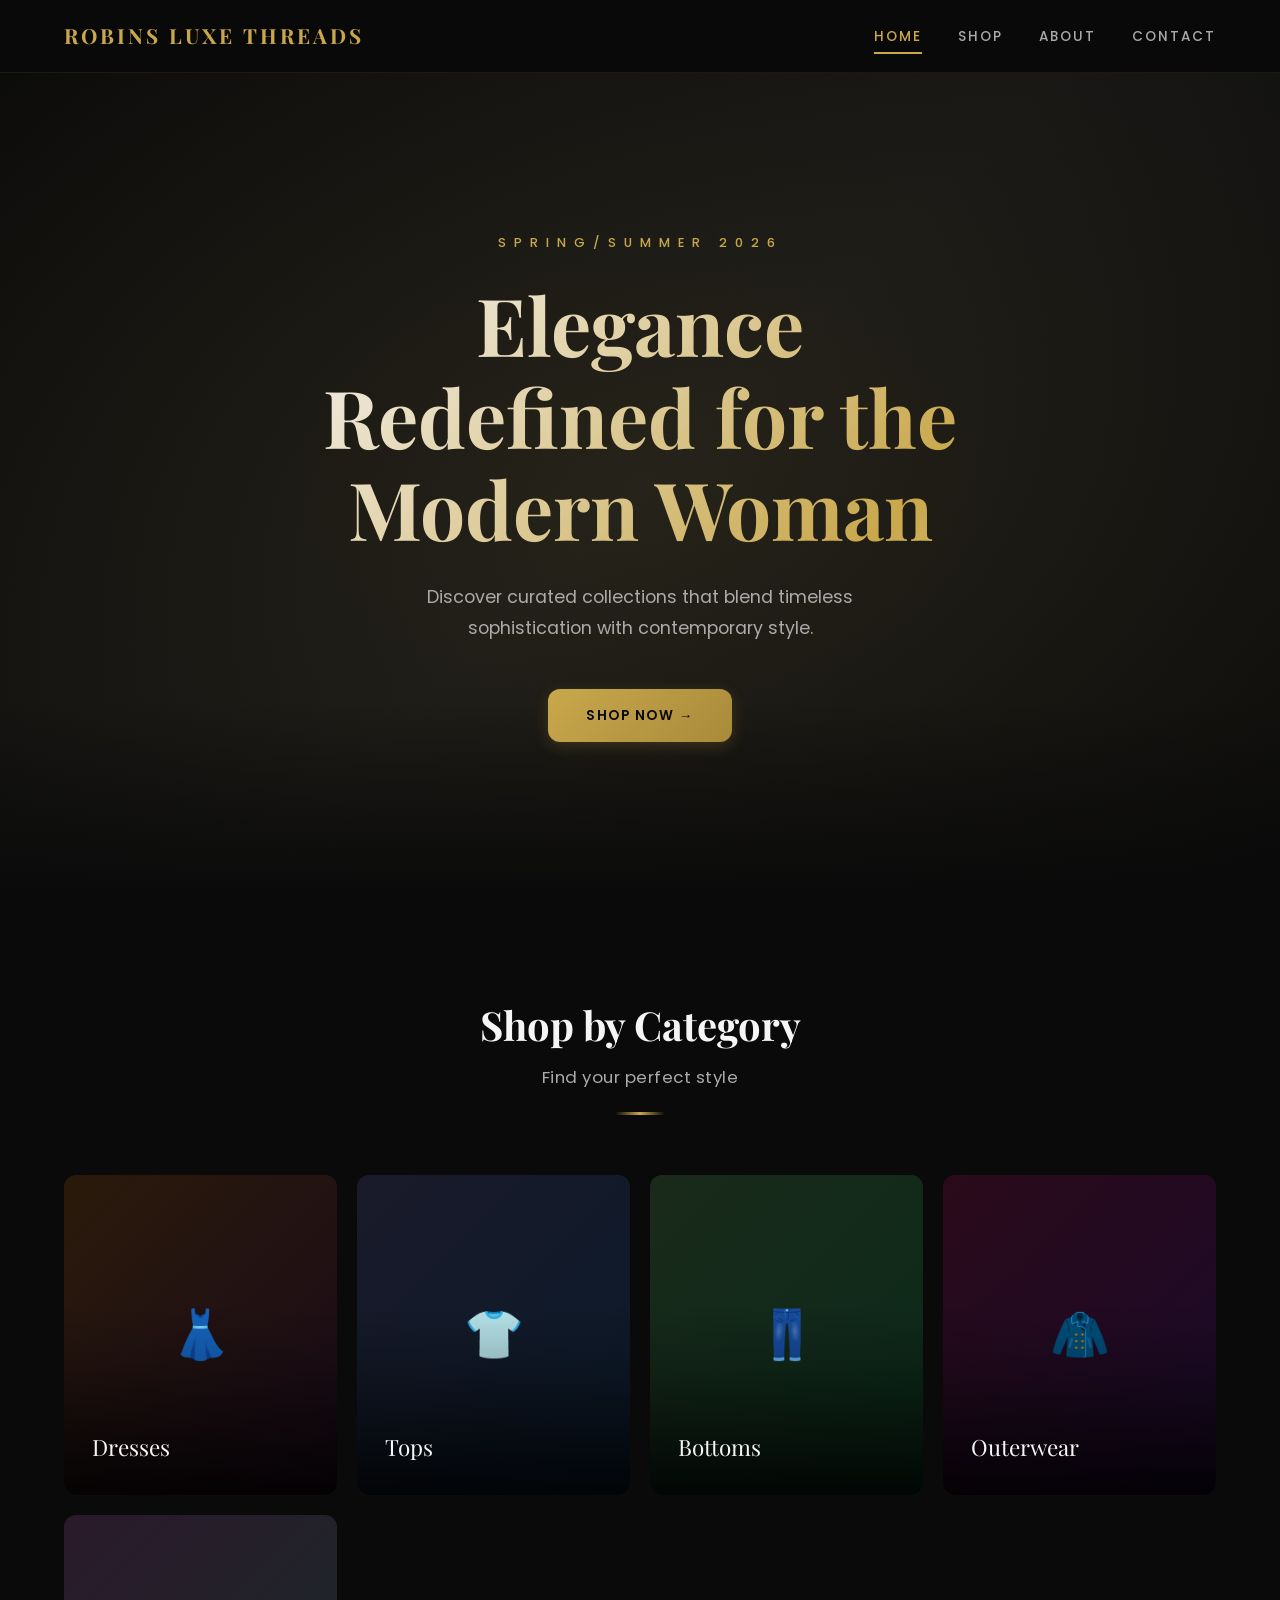
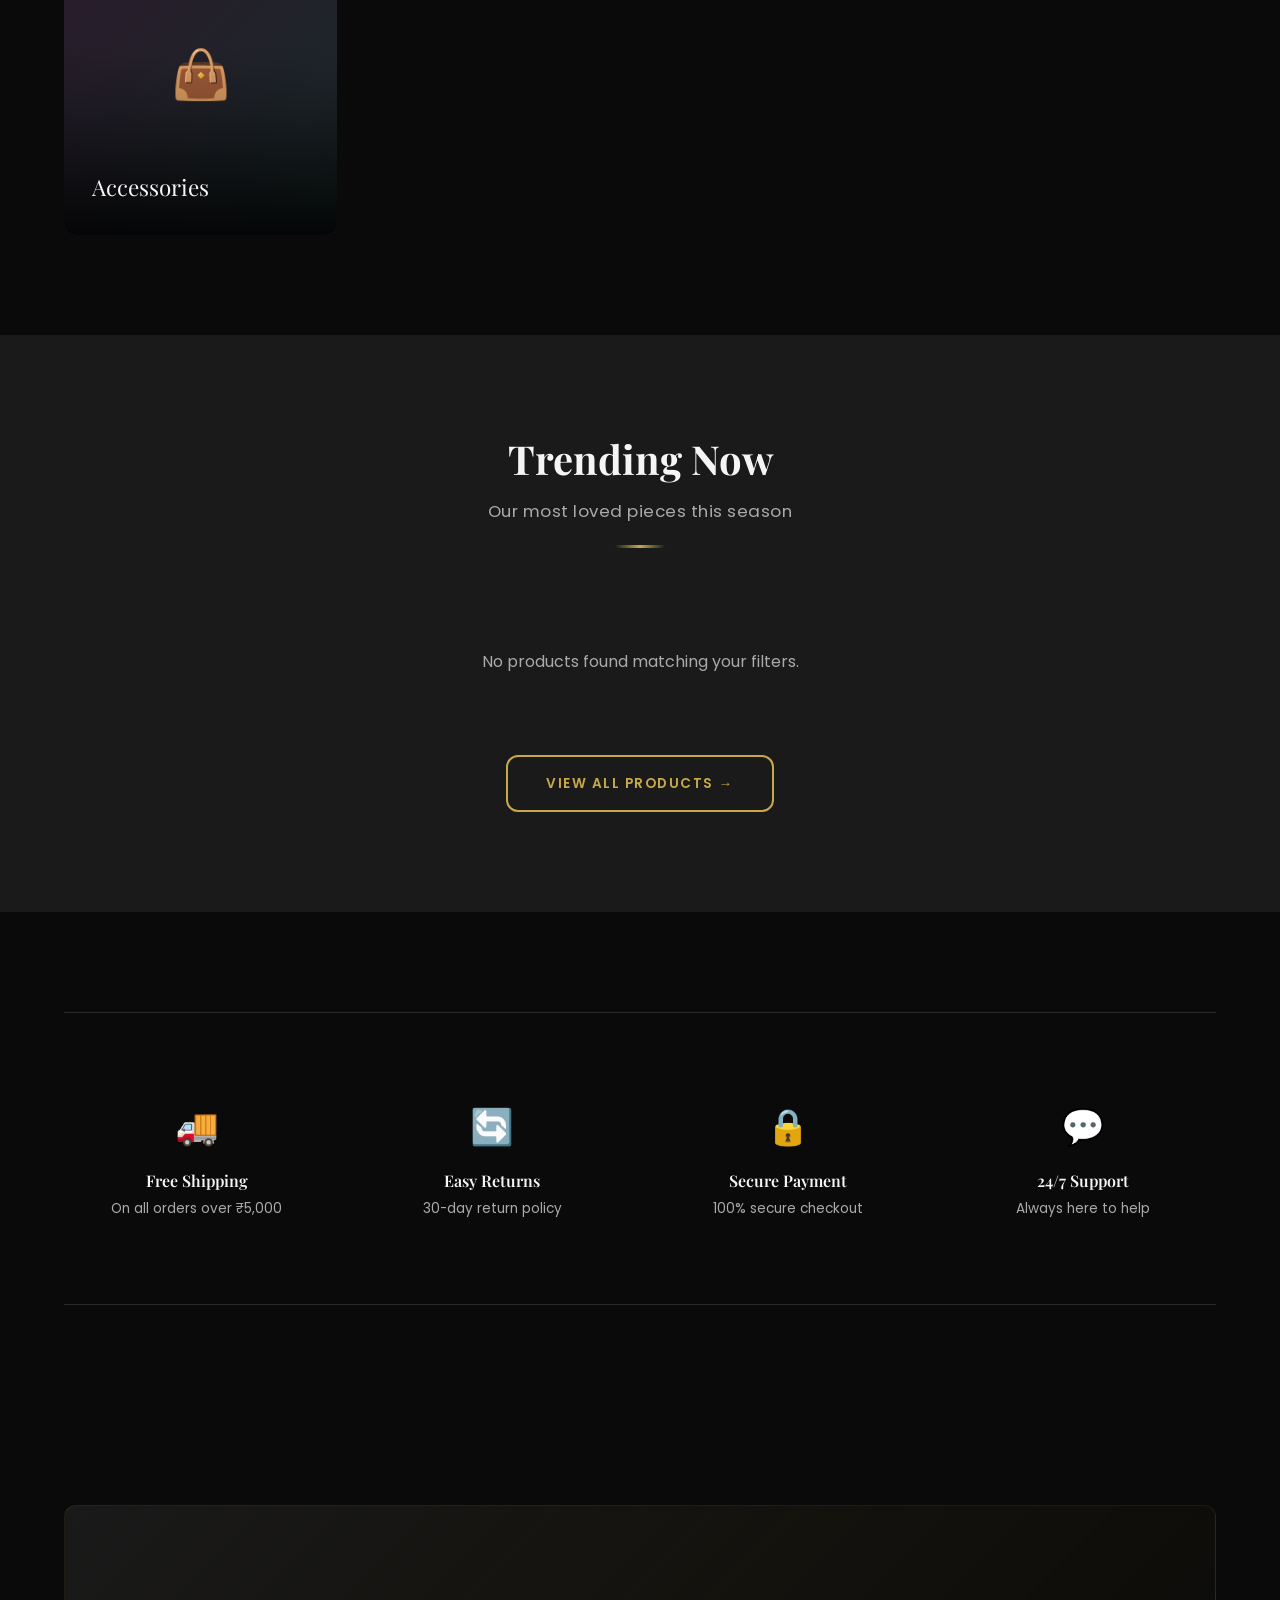
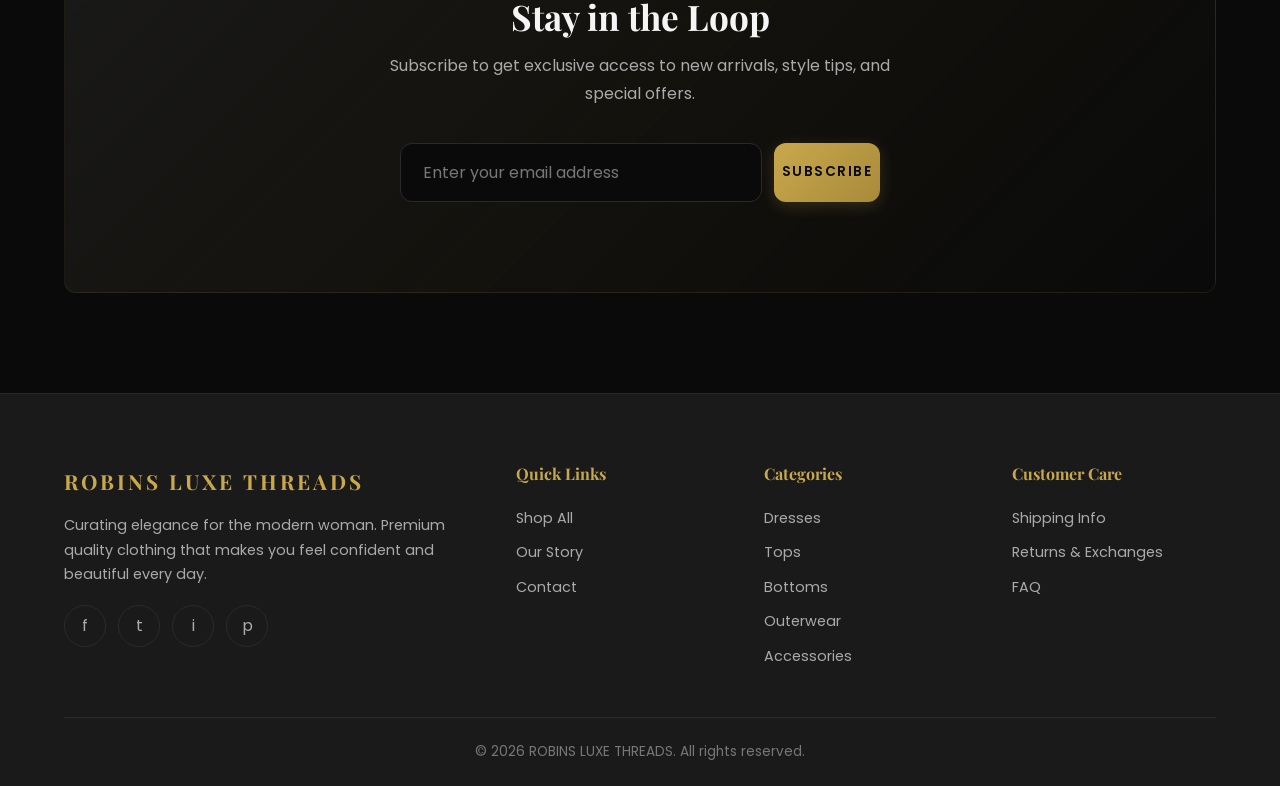
==== index.html @ 4c9944ef "Update index.html" ====
<!DOCTYPE html>
<html lang="en">
<head>
  <meta charset="UTF-8">
  <meta name="viewport" content="width=device-width, initial-scale=1.0">
  <title>Robins Luxe Threads - Elegance Redefined</title>
  <link href="https://fonts.googleapis.com/css2?family=Playfair+Display:wght@400;700&family=Poppins:wght@300;400;500;600;700&display=swap" rel="stylesheet">
  <link rel="stylesheet" href="css/style.css">
</head>
<body>

  <!-- Navbar -->
  <nav class="navbar">
    <div class="container">
      <a href="index.html" class="navbar__logo">ROBINS LUXE THREADS</a>
      <ul class="navbar__links" id="navLinks">
        <li><a href="index.html" class="active">Home</a></li>
        <li><a href="shop.html">Shop</a></li>
        <li><a href="about.html">About</a></li>
        <li><a href="contact.html">Contact</a></li>
      </ul>
      <div class="navbar__toggle" id="navToggle" onclick="toggleNav()">
        <span></span><span></span><span></span>
      </div>
    </div>
  </nav>

  <!-- Hero -->
  <section class="hero">
    <div class="hero__content">
      <p class="hero__subtitle" id="heroSubtitle"></p>
      <h1 class="hero__title" id="heroTitle"></h1>
      <p class="hero__desc" id="heroDesc"></p>
      <a href="shop.html" class="btn btn--primary">Shop Now &#8594;</a>
    </div>
  </section>

  <!-- Categories -->
  <section class="section fade-in">
    <div class="container">
      <div class="section__header">
        <h2 class="section__title">Shop by Category</h2>
        <p class="section__subtitle">Find your perfect style</p>
        <div class="section__divider"></div>
      </div>
      <div class="categories stagger-children" id="homeCategories"></div>
    </div>
  </section>

  <!-- Trending Products -->
  <section class="section fade-in" style="background: var(--bg-card);">
    <div class="container">
      <div class="section__header">
        <h2 class="section__title" id="trendingTitle">Trending Now</h2>
        <p class="section__subtitle" id="trendingSubtitle">Our most loved pieces this season</p>
        <div class="section__divider"></div>
      </div>
      <div class="products-grid" id="trendingProducts"></div>
      <div style="text-align:center;margin-top:40px;">
        <a href="shop.html" class="btn btn--outline">View All Products &#8594;</a>
      </div>
    </div>
  </section>

  <!-- Features -->
  <section class="section">
    <div class="container">
      <div class="features stagger-children" id="homeFeatures"></div>
    </div>
  </section>

  <!-- Newsletter -->
  <section class="section">
    <div class="container">
      <div class="newsletter scale-in">
        <h2 class="newsletter__title">Stay in the Loop</h2>
        <p class="newsletter__desc">Subscribe to get exclusive access to new arrivals, style tips, and special offers.</p>
        <form class="newsletter__form" onsubmit="submitNewsletter(event)">
          <input type="email" class="newsletter__input" id="newsletterEmail" placeholder="Enter your email address" required>
          <button type="submit" class="btn btn--primary" id="newsletterBtn">Subscribe</button>
        </form>
      </div>
    </div>
  </section>

  <!-- Footer -->
  <footer class="footer">
    <div class="container">
      <div class="footer__grid">
        <div>
          <a href="index.html" class="navbar__logo">ROBINS LUXE THREADS</a>
          <p class="footer__brand-desc"></p>
          <div class="footer__social">
            <a href="#">f</a>
            <a href="#">t</a>
            <a href="#">i</a>
            <a href="#">p</a>
          </div>
        </div>
        <div>
          <h4 class="footer__title">Quick Links</h4>
          <div class="footer__links">
            <a href="shop.html">Shop All</a>
            <a href="about.html">Our Story</a>
            <a href="contact.html">Contact</a>
          </div>
        </div>
        <div>
          <h4 class="footer__title">Categories</h4>
          <div class="footer__links" id="footerCategories"></div>
        </div>
        <div>
          <h4 class="footer__title">Customer Care</h4>
          <div class="footer__links">
            <a href="#">Shipping Info</a>
            <a href="#">Returns & Exchanges</a>
            <a href="#">FAQ</a>
          </div>
        </div>
      </div>
      <div class="footer__bottom"></div>
    </div>
  </footer>

  <div class="toast" id="toast"></div>

  <script src="js/main.js"></script>
  <script>
    document.addEventListener('DOMContentLoaded', () => {
      loadSiteData().then(() => {
        // Hero
        document.getElementById('heroSubtitle').textContent = cfg('brand.heroSubtitle', 'New Collection 2027');
        document.getElementById('heroTitle').textContent = cfg('brand.heroTitle', 'Elegance Redefined');
        document.getElementById('heroDesc').textContent = cfg('brand.heroDesc', '');

        // Categories
        renderCategories('homeCategories');

        // Trending
        document.getElementById('trendingTitle').textContent = cfg('trending.title', 'Trending Now');
        document.getElementById('trendingSubtitle').textContent = cfg('trending.subtitle', 'Our most loved pieces this season');
        const trendingCount = cfg('trending.count', 8) || 8;
        const trendingIds = cfg('trending.productIds', []);
        const mixCategories = cfg('trending.mixCategories', true);

        let trendingList;
        if (trendingIds && trendingIds.length > 0) {
          // Show specific products by ID
          trendingList = trendingIds.map(id => products.find(p => p.id === id)).filter(Boolean);
        } else if (mixCategories) {
          // Pick evenly from all categories
          const cats = cfg('categories', []).map(c => c.name);
          const perCat = Math.ceil(trendingCount / cats.length);
          trendingList = [];
          cats.forEach(cat => {
            const catProducts = products.filter(p => p.category === cat);
            // Shuffle and pick
            const shuffled = catProducts.sort(() => 0.5 - Math.random());
            trendingList.push(...shuffled.slice(0, perCat));
          });
          trendingList = trendingList.slice(0, trendingCount);
        } else {
          trendingList = products.slice(0, trendingCount);
        }
        renderProducts('trendingProducts', trendingList);

        // Features
        const features = cfg('features', []);
        const featEl = document.getElementById('homeFeatures');
        if (featEl && features.length) {
          featEl.innerHTML = features.map(f => `
            <div class="feature">
              <div class="feature__icon">${f.image ? `<img src="${f.image}" alt="${f.title}" style="width:48px;height:48px;object-fit:contain;" onerror="this.outerHTML='${f.icon}'">` : f.icon}</div>
              <h3 class="feature__title">${f.title}</h3>
              <p class="feature__desc">${f.desc}</p>
            </div>
          `).join('');
        }

        // Footer
        renderFooterCategories();
        applyBranding();
      });
    });
  </script>
</body>
</html>
---- css/style.css ----
/* ===== RESET & BASE ===== */
*, *::before, *::after { margin: 0; padding: 0; box-sizing: border-box; }

:root {
  --bg-primary: #0a0a0a;
  --bg-card: #1a1a1a;
  --bg-card-hover: #222222;
  --gold: #c9a84c;
  --gold-light: #d4b96a;
  --gold-dark: #a88a3a;
  --text-primary: #f5f5f5;
  --text-secondary: #aaaaaa;
  --text-muted: #777777;
  --border: #2a2a2a;
  --danger: #e74c3c;
  --success: #2ecc71;
  --radius: 12px;
  --shadow: 0 8px 32px rgba(0,0,0,0.4);
  --shadow-gold: 0 8px 30px rgba(201,168,76,0.2);
  --transition: all 0.3s cubic-bezier(0.4, 0, 0.2, 1);
}

html { scroll-behavior: smooth; font-size: 16px; }

body {
  font-family: 'Poppins', sans-serif;
  background: var(--bg-primary);
  color: var(--text-primary);
  line-height: 1.7;
  min-height: 100vh;
  display: flex;
  flex-direction: column;
  overflow-x: hidden;
}

a { text-decoration: none; color: inherit; transition: var(--transition); }
ul { list-style: none; }
img { max-width: 100%; display: block; }
button, input, textarea, select {
  font-family: inherit;
  font-size: inherit;
  border: none;
  outline: none;
  background: none;
  color: inherit;
}
button { cursor: pointer; }

h1, h2, h3, h4 { font-family: 'Playfair Display', serif; font-weight: 700; line-height: 1.2; }

.container { max-width: 1200px; margin: 0 auto; padding: 0 24px; }

/* ===== SCROLL ANIMATIONS ===== */
.animate-ready .fade-in {
  opacity: 0;
  transform: translateY(30px);
  transition: opacity 0.8s cubic-bezier(0.4, 0, 0.2, 1), transform 0.8s cubic-bezier(0.4, 0, 0.2, 1);
}

.animate-ready .fade-in.visible {
  opacity: 1;
  transform: translateY(0);
}

.animate-ready .fade-in-left {
  opacity: 0;
  transform: translateX(-40px);
  transition: opacity 0.8s ease, transform 0.8s ease;
}

.animate-ready .fade-in-left.visible {
  opacity: 1;
  transform: translateX(0);
}

.animate-ready .fade-in-right {
  opacity: 0;
  transform: translateX(40px);
  transition: opacity 0.8s ease, transform 0.8s ease;
}

.animate-ready .fade-in-right.visible {
  opacity: 1;
  transform: translateX(0);
}

.animate-ready .scale-in {
  opacity: 0;
  transform: scale(0.9);
  transition: opacity 0.6s ease, transform 0.6s ease;
}

.animate-ready .scale-in.visible {
  opacity: 1;
  transform: scale(1);
}

/* Staggered children */
.animate-ready .stagger-children > * {
  opacity: 0;
  transform: translateY(20px);
  transition: opacity 0.5s ease, transform 0.5s ease;
}

.animate-ready .stagger-children.visible > *:nth-child(1) { transition-delay: 0s; }
.animate-ready .stagger-children.visible > *:nth-child(2) { transition-delay: 0.1s; }
.animate-ready .stagger-children.visible > *:nth-child(3) { transition-delay: 0.2s; }
.animate-ready .stagger-children.visible > *:nth-child(4) { transition-delay: 0.3s; }
.animate-ready .stagger-children.visible > *:nth-child(5) { transition-delay: 0.4s; }

.animate-ready .stagger-children.visible > * {
  opacity: 1;
  transform: translateY(0);
}

/* ===== NAVBAR ===== */
.navbar {
  position: sticky;
  top: 0;
  z-index: 1000;
  background: rgba(10, 10, 10, 0.85);
  backdrop-filter: blur(20px);
  -webkit-backdrop-filter: blur(20px);
  border-bottom: 1px solid rgba(201,168,76,0.1);
  padding: 0 20px;
  transition: var(--transition);
}

.navbar.scrolled {
  background: rgba(10, 10, 10, 0.98);
  box-shadow: 0 4px 30px rgba(0,0,0,0.5);
}

.navbar .container {
  display: flex;
  align-items: center;
  justify-content: space-between;
  height: 72px;
}

.navbar__logo {
  font-family: 'Playfair Display', serif;
  font-size: 1.3rem;
  font-weight: 700;
  color: var(--gold);
  letter-spacing: 3px;
  white-space: nowrap;
  transition: var(--transition);
}

.navbar__logo:hover {
  text-shadow: 0 0 20px rgba(201,168,76,0.4);
}

.navbar__links {
  display: flex;
  gap: 36px;
  align-items: center;
}

.navbar__links a {
  font-size: 0.85rem;
  font-weight: 500;
  text-transform: uppercase;
  letter-spacing: 2px;
  color: var(--text-secondary);
  position: relative;
  padding: 4px 0;
}

.navbar__links a::after {
  content: '';
  position: absolute;
  bottom: -4px;
  left: 50%;
  width: 0;
  height: 2px;
  background: var(--gold);
  transition: all 0.4s cubic-bezier(0.4, 0, 0.2, 1);
  transform: translateX(-50%);
}

.navbar__links a:hover,
.navbar__links a.active {
  color: var(--gold);
}

.navbar__links a:hover::after,
.navbar__links a.active::after {
  width: 100%;
}

.navbar__toggle {
  display: none;
  flex-direction: column;
  gap: 6px;
  cursor: pointer;
  padding: 4px;
}

.navbar__toggle span {
  width: 24px;
  height: 2px;
  background: var(--text-primary);
  transition: var(--transition);
  border-radius: 2px;
}

/* ===== HERO ===== */
.hero {
  min-height: 92vh;
  display: flex;
  align-items: center;
  justify-content: center;
  text-align: center;
  position: relative;
  background: linear-gradient(135deg, #0a0a0a 0%, #141414 50%, #0a0a0a 100%);
  overflow: hidden;
}

.hero::before {
  content: '';
  position: absolute;
  top: -50%;
  left: -50%;
  width: 200%;
  height: 200%;
  background: radial-gradient(ellipse at center, rgba(201,168,76,0.1) 0%, transparent 55%);
  animation: heroGlow 10s ease-in-out infinite alternate;
}

.hero::after {
  content: '';
  position: absolute;
  bottom: 0;
  left: 0;
  right: 0;
  height: 200px;
  background: linear-gradient(to top, var(--bg-primary), transparent);
  z-index: 1;
}

@keyframes heroGlow {
  0% { transform: translate(-5%, -5%) scale(1); opacity: 0.6; }
  50% { opacity: 1; }
  100% { transform: translate(5%, 5%) scale(1.15); opacity: 0.6; }
}

.hero__content {
  position: relative;
  z-index: 2;
  max-width: 750px;
  padding: 40px 20px;
  animation: heroFadeIn 1.2s ease forwards;
}

@keyframes heroFadeIn {
  from { opacity: 0; transform: translateY(40px); }
  to { opacity: 1; transform: translateY(0); }
}

.hero__subtitle {
  text-transform: uppercase;
  letter-spacing: 8px;
  font-size: 0.8rem;
  color: var(--gold);
  margin-bottom: 24px;
  font-weight: 500;
  animation: heroFadeIn 1s ease 0.2s both;
}

.hero__title {
  font-size: clamp(2.8rem, 7vw, 5rem);
  margin-bottom: 28px;
  background: linear-gradient(135deg, var(--text-primary) 0%, var(--gold) 50%, var(--text-primary) 100%);
  background-size: 200% auto;
  -webkit-background-clip: text;
  -webkit-text-fill-color: transparent;
  background-clip: text;
  animation: heroFadeIn 1s ease 0.4s both, shimmer 4s linear infinite;
  line-height: 1.15;
}

@keyframes shimmer {
  0% { background-position: 0% center; }
  100% { background-position: 200% center; }
}

.hero__desc {
  font-size: 1.1rem;
  color: var(--text-secondary);
  margin-bottom: 44px;
  max-width: 520px;
  margin-left: auto;
  margin-right: auto;
  line-height: 1.8;
  animation: heroFadeIn 1s ease 0.6s both;
}

/* ===== BUTTONS ===== */
.btn {
  display: inline-flex;
  align-items: center;
  justify-content: center;
  gap: 8px;
  padding: 15px 38px;
  border-radius: var(--radius);
  font-weight: 600;
  font-size: 0.85rem;
  letter-spacing: 1.5px;
  text-transform: uppercase;
  transition: all 0.4s cubic-bezier(0.4, 0, 0.2, 1);
  position: relative;
  overflow: hidden;
}

.btn::before {
  content: '';
  position: absolute;
  inset: 0;
  background: linear-gradient(135deg, rgba(255,255,255,0.1), transparent);
  opacity: 0;
  transition: opacity 0.3s ease;
}

.btn:hover::before { opacity: 1; }

.btn--primary {
  background: linear-gradient(135deg, var(--gold), var(--gold-dark));
  color: var(--bg-primary);
  box-shadow: 0 4px 15px rgba(201,168,76,0.2);
}

.btn--primary:hover {
  transform: translateY(-3px);
  box-shadow: 0 12px 35px rgba(201,168,76,0.35);
}

.btn--outline {
  border: 2px solid var(--gold);
  color: var(--gold);
}

.btn--outline:hover {
  background: var(--gold);
  color: var(--bg-primary);
  transform: translateY(-3px);
  box-shadow: var(--shadow-gold);
}

.btn--small {
  padding: 10px 24px;
  font-size: 0.8rem;
}

.btn--full { width: 100%; }

.btn--danger {
  background: var(--danger);
  color: #fff;
}

.btn--danger:hover { background: #c0392b; transform: translateY(-2px); }

.btn--whatsapp {
  background: linear-gradient(135deg, #25D366, #128C7E);
  color: #fff;
  box-shadow: 0 4px 15px rgba(37,211,102,0.2);
}

.btn--whatsapp:hover {
  transform: translateY(-3px);
  box-shadow: 0 12px 35px rgba(37,211,102,0.35);
}

/* Pulse animation for CTA buttons on product page */
.product-info__actions .btn--whatsapp {
  animation: subtlePulse 3s ease-in-out infinite;
}

@keyframes subtlePulse {
  0%, 100% { box-shadow: 0 4px 15px rgba(37,211,102,0.2); }
  50% { box-shadow: 0 4px 25px rgba(37,211,102,0.4); }
}

/* ===== SECTIONS ===== */
.section {
  padding: 100px 0;
}

.section__header {
  text-align: center;
  margin-bottom: 60px;
}

.section__title {
  font-size: clamp(1.8rem, 4vw, 2.5rem);
  margin-bottom: 14px;
}

.section__subtitle {
  color: var(--text-secondary);
  font-size: 1.05rem;
  letter-spacing: 0.5px;
}

.section__divider {
  width: 50px;
  height: 3px;
  background: linear-gradient(90deg, transparent, var(--gold), transparent);
  margin: 20px auto 0;
  border-radius: 2px;
}

/* ===== CATEGORIES GRID ===== */
.categories { display: grid; grid-template-columns: repeat(auto-fit, minmax(220px, 1fr)); gap: 20px; }

.category-card {
  position: relative;
  height: 320px;
  border-radius: var(--radius);
  overflow: hidden;
  cursor: pointer;
  background: var(--bg-card);
}

.category-card > div:last-child {
  transition: transform 0.6s cubic-bezier(0.4, 0, 0.2, 1);
}

.category-card:hover > div:last-child {
  transform: scale(1.1);
}

.category-card__overlay {
  position: absolute;
  inset: 0;
  background: linear-gradient(to top, rgba(0,0,0,0.85) 0%, rgba(0,0,0,0.2) 40%, transparent 60%);
  display: flex;
  align-items: flex-end;
  padding: 28px;
  z-index: 1;
  transition: var(--transition);
}

.category-card:hover .category-card__overlay {
  background: linear-gradient(to top, rgba(0,0,0,0.9) 0%, rgba(201,168,76,0.1) 50%, transparent 70%);
}

.category-card__name {
  font-family: 'Playfair Display', serif;
  font-size: 1.4rem;
  color: var(--text-primary);
  transition: var(--transition);
}

.category-card:hover .category-card__name {
  color: var(--gold);
  transform: translateY(-4px);
}

/* ===== PRODUCT GRID ===== */
.products-grid {
  display: grid;
  grid-template-columns: repeat(auto-fill, minmax(270px, 1fr));
  gap: 28px;
}

.product-card {
  background: var(--bg-card);
  border-radius: var(--radius);
  overflow: hidden;
  transition: all 0.4s cubic-bezier(0.4, 0, 0.2, 1);
  border: 1px solid var(--border);
}

.product-card:hover {
  transform: translateY(-8px);
  border-color: rgba(201,168,76,0.3);
  box-shadow: 0 20px 50px rgba(0,0,0,0.4), 0 0 0 1px rgba(201,168,76,0.1);
}

.product-card__image {
  position: relative;
  height: 340px;
  overflow: hidden;
  background: #111;
}

.product-card__image > div {
  transition: transform 0.6s cubic-bezier(0.4, 0, 0.2, 1);
}

.product-card:hover .product-card__image > div { transform: scale(1.08); }

.product-card__image img {
  width: 100%;
  height: 100%;
  object-fit: cover;
  transition: transform 0.6s cubic-bezier(0.4, 0, 0.2, 1);
}

.product-card:hover .product-card__image img { transform: scale(1.08); }

.product-card__badge {
  position: absolute;
  top: 14px;
  left: 14px;
  background: linear-gradient(135deg, var(--gold), var(--gold-dark));
  color: var(--bg-primary);
  font-size: 0.7rem;
  font-weight: 700;
  padding: 5px 14px;
  border-radius: 20px;
  text-transform: uppercase;
  letter-spacing: 1.5px;
  z-index: 2;
}

.product-card__info { padding: 20px; }

.product-card__category {
  font-size: 0.72rem;
  color: var(--gold);
  text-transform: uppercase;
  letter-spacing: 1.5px;
  margin-bottom: 8px;
  font-weight: 500;
}

.product-card__name {
  font-family: 'Playfair Display', serif;
  font-size: 1.15rem;
  margin-bottom: 10px;
  transition: var(--transition);
}

.product-card:hover .product-card__name { color: var(--gold-light); }

.product-card__price { display: flex; align-items: center; gap: 10px; }

.product-card__price--current {
  font-size: 1.15rem;
  font-weight: 700;
  color: var(--gold);
}

.product-card__price--old {
  font-size: 0.85rem;
  color: var(--text-muted);
  text-decoration: line-through;
}

/* ===== FEATURES STRIP ===== */
.features {
  display: grid;
  grid-template-columns: repeat(auto-fit, minmax(200px, 1fr));
  gap: 30px;
  padding: 60px 0;
  border-top: 1px solid var(--border);
  border-bottom: 1px solid var(--border);
}

.feature {
  text-align: center;
  padding: 24px;
  transition: var(--transition);
  border-radius: var(--radius);
}

.feature:hover {
  background: var(--bg-card);
  transform: translateY(-4px);
}

.feature__icon {
  font-size: 2.2rem;
  color: var(--gold);
  margin-bottom: 14px;
}

.feature__title {
  font-size: 1rem;
  font-weight: 600;
  margin-bottom: 8px;
}

.feature__desc {
  font-size: 0.85rem;
  color: var(--text-secondary);
  line-height: 1.6;
}

/* ===== NEWSLETTER ===== */
.newsletter {
  text-align: center;
  padding: 90px 24px;
  background: linear-gradient(135deg, var(--bg-card) 0%, rgba(201,168,76,0.05) 50%, var(--bg-primary) 100%);
  border-radius: var(--radius);
  border: 1px solid rgba(201,168,76,0.1);
}

.newsletter__title { font-size: clamp(1.6rem, 4vw, 2.2rem); margin-bottom: 14px; }

.newsletter__desc {
  color: var(--text-secondary);
  margin-bottom: 36px;
  max-width: 500px;
  margin-left: auto;
  margin-right: auto;
  font-size: 1rem;
}

.newsletter__form {
  display: flex;
  max-width: 480px;
  margin: 0 auto;
  gap: 12px;
}

.newsletter__input {
  flex: 1;
  padding: 16px 22px;
  background: var(--bg-primary);
  border: 1px solid var(--border);
  border-radius: var(--radius);
  color: var(--text-primary);
  transition: var(--transition);
}

.newsletter__input::placeholder { color: var(--text-muted); }

.newsletter__input:focus {
  border-color: var(--gold);
  box-shadow: 0 0 0 3px rgba(201,168,76,0.15);
}

/* ===== SHOP PAGE ===== */
.shop-layout {
  display: grid;
  grid-template-columns: 260px 1fr;
  gap: 36px;
  align-items: start;
}

.shop-sidebar {
  background: var(--bg-card);
  border-radius: var(--radius);
  padding: 28px;
  border: 1px solid var(--border);
  position: sticky;
  top: 92px;
}

.filter-group { margin-bottom: 24px; border-bottom: 1px solid var(--border); padding-bottom: 20px; }

.filter-group:last-of-type { border-bottom: none; }

.filter-group__title {
  font-family: 'Playfair Display', serif;
  font-size: 1rem;
  margin-bottom: 14px;
  color: var(--gold);
  cursor: pointer;
  display: flex;
  justify-content: space-between;
  align-items: center;
  user-select: none;
  transition: var(--transition);
}

.filter-group__title:hover { color: var(--gold-light); }

.filter-arrow {
  font-size: 0.7rem;
  transition: transform 0.3s ease;
}

.filter-group.collapsed .filter-arrow {
  transform: rotate(-90deg);
}

.filter-group__body {
  max-height: 500px;
  overflow: hidden;
  transition: max-height 0.3s ease, opacity 0.3s ease;
  opacity: 1;
}

.filter-group.collapsed .filter-group__body {
  max-height: 0;
  opacity: 0;
  margin-top: 0;
}

.filter-group.collapsed .filter-group__title {
  margin-bottom: 0;
}

.filter-group label {
  display: flex;
  align-items: center;
  gap: 10px;
  padding: 8px 0;
  font-size: 0.9rem;
  color: var(--text-secondary);
  cursor: pointer;
  transition: var(--transition);
  border-radius: 4px;
}

.filter-group label:hover { color: var(--text-primary); }

.filter-group input[type="checkbox"] {
  accent-color: var(--gold);
  width: 17px;
  height: 17px;
}

.filter-group select {
  width: 100%;
  padding: 12px 14px;
  background: var(--bg-primary);
  border: 1px solid var(--border);
  border-radius: var(--radius);
  color: var(--text-primary);
  transition: var(--transition);
}

.filter-group select:focus {
  border-color: var(--gold);
}

.shop-header {
  display: flex;
  justify-content: space-between;
  align-items: center;
  margin-bottom: 28px;
}

.shop-header__count { color: var(--text-secondary); font-size: 0.9rem; }

.shop-header__sort select {
  padding: 10px 14px;
  background: var(--bg-card);
  border: 1px solid var(--border);
  border-radius: var(--radius);
  color: var(--text-primary);
}

/* ===== PRODUCT DETAIL ===== */
.product-detail {
  display: grid;
  grid-template-columns: 1fr 1fr;
  gap: 60px;
  align-items: start;
}

.product-gallery { border-radius: var(--radius); overflow: hidden; }

.product-gallery__main {
  width: 100%;
  height: 560px;
  background: var(--bg-card);
  border-radius: var(--radius);
  overflow: hidden;
  transition: var(--transition);
}

.product-gallery__main img {
  width: 100%;
  height: 100%;
  object-fit: cover;
  transition: transform 0.5s ease;
}

.product-gallery__main:hover img { transform: scale(1.03); }

.product-gallery__thumbs {
  display: flex;
  gap: 12px;
  margin-top: 14px;
}

.product-gallery__thumb {
  width: 80px;
  height: 80px;
  border-radius: 8px;
  overflow: hidden;
  cursor: pointer;
  border: 2px solid transparent;
  transition: var(--transition);
  opacity: 0.6;
}

.product-gallery__thumb.active,
.product-gallery__thumb:hover {
  border-color: var(--gold);
  opacity: 1;
}

.product-gallery__thumb img { width: 100%; height: 100%; object-fit: cover; }

.product-info__category {
  color: var(--gold);
  font-size: 0.78rem;
  text-transform: uppercase;
  letter-spacing: 3px;
  margin-bottom: 10px;
  font-weight: 500;
}

.product-info__title {
  font-size: clamp(1.8rem, 4vw, 2.4rem);
  margin-bottom: 18px;
}

.product-info__price {
  display: flex;
  align-items: center;
  gap: 14px;
  margin-bottom: 24px;
}

.product-info__price--current {
  font-size: 2rem;
  font-weight: 700;
  color: var(--gold);
}

.product-info__price--old {
  font-size: 1.1rem;
  color: var(--text-muted);
  text-decoration: line-through;
}

.product-info__desc {
  color: var(--text-secondary);
  margin-bottom: 32px;
  line-height: 1.9;
  font-size: 0.95rem;
}

.product-info__sizes { margin-bottom: 28px; }

.product-info__sizes-title {
  font-size: 0.88rem;
  font-weight: 600;
  margin-bottom: 12px;
  letter-spacing: 0.5px;
}

.size-options { display: flex; gap: 10px; flex-wrap: wrap; }

.size-option {
  width: 48px;
  height: 48px;
  border: 2px solid var(--border);
  border-radius: 8px;
  display: flex;
  align-items: center;
  justify-content: center;
  font-size: 0.85rem;
  font-weight: 600;
  cursor: pointer;
  transition: all 0.3s cubic-bezier(0.4, 0, 0.2, 1);
}

.size-option:hover {
  border-color: var(--gold);
  color: var(--gold);
  transform: scale(1.08);
}

.size-option.active {
  border-color: var(--gold);
  background: var(--gold);
  color: var(--bg-primary);
  transform: scale(1.08);
  box-shadow: 0 4px 12px rgba(201,168,76,0.3);
}

.product-info__actions { display: flex; gap: 14px; margin-bottom: 32px; flex-wrap: wrap; }

/* ===== PRODUCT SHARE ===== */
.product-share {
  margin-bottom: 28px;
  padding-bottom: 24px;
  border-bottom: 1px solid var(--border);
}

.product-share__title {
  font-size: 0.78rem;
  font-weight: 600;
  margin-bottom: 14px;
  color: var(--text-muted);
  text-transform: uppercase;
  letter-spacing: 2px;
}

.product-share__buttons {
  display: flex;
  gap: 12px;
}

.share-btn {
  width: 48px;
  height: 48px;
  border-radius: 50%;
  display: flex;
  align-items: center;
  justify-content: center;
  cursor: pointer;
  transition: all 0.4s cubic-bezier(0.4, 0, 0.2, 1);
  border: 1px solid var(--border);
  background: var(--bg-primary);
  color: var(--text-muted);
}

.share-btn:hover {
  transform: translateY(-4px) scale(1.1);
  box-shadow: 0 8px 25px rgba(0,0,0,0.3);
}

.share-btn--whatsapp:hover {
  background: #25D366;
  color: #fff;
  border-color: #25D366;
  box-shadow: 0 8px 25px rgba(37,211,102,0.35);
}

.share-btn--facebook:hover {
  background: #1877F2;
  color: #fff;
  border-color: #1877F2;
  box-shadow: 0 8px 25px rgba(24,119,242,0.35);
}

.share-btn--twitter:hover {
  background: #000;
  color: #fff;
  border-color: #333;
  box-shadow: 0 8px 25px rgba(0,0,0,0.5);
}

.share-btn--copy:hover {
  background: var(--gold);
  color: var(--bg-primary);
  border-color: var(--gold);
  box-shadow: 0 8px 25px rgba(201,168,76,0.35);
}

.product-info__meta {
  border-top: 1px solid var(--border);
  padding-top: 24px;
}

.product-info__meta p {
  font-size: 0.85rem;
  color: var(--text-secondary);
  margin-bottom: 8px;
}

.product-info__meta span { color: var(--text-primary); }

/* ===== ABOUT PAGE ===== */
.about-hero {
  text-align: center;
  padding: 110px 20px 70px;
  background: linear-gradient(135deg, var(--bg-primary), var(--bg-card), var(--bg-primary));
  position: relative;
  overflow: hidden;
}

.about-hero::before {
  content: '';
  position: absolute;
  top: 0;
  left: 50%;
  transform: translateX(-50%);
  width: 600px;
  height: 600px;
  background: radial-gradient(circle, rgba(201,168,76,0.06) 0%, transparent 70%);
}

.about-hero__title { font-size: clamp(2.5rem, 6vw, 3.5rem); margin-bottom: 18px; position: relative; }

.about-hero__desc {
  color: var(--text-secondary);
  max-width: 600px;
  margin: 0 auto;
  font-size: 1.1rem;
  line-height: 1.8;
  position: relative;
}

.about-content {
  display: grid;
  grid-template-columns: 1fr 1fr;
  gap: 70px;
  align-items: center;
}

.about-content__text h3 {
  font-size: 1.6rem;
  color: var(--gold);
  margin-bottom: 18px;
}

.about-content__text p {
  color: var(--text-secondary);
  margin-bottom: 18px;
  line-height: 1.9;
}

.about-content__image {
  height: 420px;
  background: linear-gradient(135deg, var(--bg-card), rgba(201,168,76,0.05));
  border-radius: var(--radius);
  overflow: hidden;
  display: flex;
  align-items: center;
  justify-content: center;
  font-size: 4rem;
  border: 1px solid var(--border);
}

.about-values {
  display: grid;
  grid-template-columns: repeat(auto-fit, minmax(250px, 1fr));
  gap: 24px;
}

.about-value {
  text-align: center;
  padding: 44px 28px;
  background: var(--bg-card);
  border-radius: var(--radius);
  border: 1px solid var(--border);
  transition: all 0.4s cubic-bezier(0.4, 0, 0.2, 1);
}

.about-value:hover {
  border-color: var(--gold);
  transform: translateY(-8px);
  box-shadow: var(--shadow-gold);
}

.about-value__icon { font-size: 2.8rem; margin-bottom: 18px; }

.about-value__title {
  font-family: 'Playfair Display', serif;
  font-size: 1.25rem;
  margin-bottom: 10px;
}

.about-value__desc { font-size: 0.9rem; color: var(--text-secondary); line-height: 1.7; }

/* ===== CONTACT PAGE ===== */
.contact-layout {
  display: grid;
  grid-template-columns: 1fr 1fr;
  gap: 60px;
}

.contact-form { display: flex; flex-direction: column; gap: 22px; }

.form-group { display: flex; flex-direction: column; gap: 8px; }

.form-group label {
  font-size: 0.8rem;
  font-weight: 600;
  color: var(--text-secondary);
  text-transform: uppercase;
  letter-spacing: 1.5px;
}

.form-group input,
.form-group textarea,
.form-group select {
  padding: 15px 18px;
  background: var(--bg-card);
  border: 1px solid var(--border);
  border-radius: var(--radius);
  color: var(--text-primary);
  transition: var(--transition);
}

.form-group input:focus,
.form-group textarea:focus,
.form-group select:focus {
  border-color: var(--gold);
  box-shadow: 0 0 0 3px rgba(201,168,76,0.12);
}

.form-group textarea { resize: vertical; min-height: 150px; }

.contact-info { display: flex; flex-direction: column; gap: 20px; }

.contact-info__card {
  background: var(--bg-card);
  border-radius: var(--radius);
  padding: 26px;
  border: 1px solid var(--border);
  transition: var(--transition);
}

.contact-info__card:hover {
  border-color: rgba(201,168,76,0.3);
  transform: translateX(4px);
}

.contact-info__card-icon {
  font-size: 1.6rem;
  margin-bottom: 12px;
}

.contact-info__card-title {
  font-weight: 600;
  margin-bottom: 6px;
  font-size: 1rem;
}

.contact-info__card-text {
  color: var(--text-secondary);
  font-size: 0.9rem;
  line-height: 1.7;
}

/* ===== PAGE BANNER ===== */
.page-banner {
  text-align: center;
  padding: 90px 20px 50px;
  background: linear-gradient(135deg, var(--bg-primary), var(--bg-card), var(--bg-primary));
  position: relative;
  overflow: hidden;
}

.page-banner::before {
  content: '';
  position: absolute;
  top: 0;
  left: 50%;
  transform: translateX(-50%);
  width: 500px;
  height: 500px;
  background: radial-gradient(circle, rgba(201,168,76,0.05) 0%, transparent 70%);
}

.page-banner__title {
  font-size: clamp(2rem, 5vw, 2.8rem);
  margin-bottom: 10px;
  position: relative;
}

.page-banner__breadcrumb {
  color: var(--text-muted);
  font-size: 0.85rem;
  position: relative;
}

.page-banner__breadcrumb a:hover { color: var(--gold); }

.page-banner__breadcrumb span { color: var(--gold); }

/* ===== FOOTER ===== */
.footer {
  margin-top: auto;
  background: var(--bg-card);
  border-top: 1px solid var(--border);
  padding: 70px 0 0;
}

.footer__grid {
  display: grid;
  grid-template-columns: 2fr 1fr 1fr 1fr;
  gap: 44px;
  padding-bottom: 44px;
}

.footer__brand-desc {
  color: var(--text-secondary);
  font-size: 0.9rem;
  margin-top: 14px;
  line-height: 1.7;
}

.footer__title {
  font-family: 'Playfair Display', serif;
  font-size: 1rem;
  margin-bottom: 18px;
  color: var(--gold);
}

.footer__links a {
  display: block;
  color: var(--text-secondary);
  font-size: 0.9rem;
  padding: 5px 0;
  transition: var(--transition);
}

.footer__links a:hover { color: var(--gold); transform: translateX(4px); }

.footer__social {
  display: flex;
  gap: 12px;
  margin-top: 18px;
}

.footer__social a {
  width: 42px;
  height: 42px;
  border: 1px solid var(--border);
  border-radius: 50%;
  display: flex;
  align-items: center;
  justify-content: center;
  color: var(--text-secondary);
  transition: all 0.4s cubic-bezier(0.4, 0, 0.2, 1);
}

.footer__social a:hover {
  border-color: var(--gold);
  color: var(--bg-primary);
  background: var(--gold);
  transform: translateY(-4px);
}

.footer__bottom {
  border-top: 1px solid var(--border);
  padding: 22px 0;
  text-align: center;
  font-size: 0.85rem;
  color: var(--text-muted);
}

/* ===== TOAST ===== */
.toast {
  position: fixed;
  bottom: 30px;
  right: 30px;
  background: linear-gradient(135deg, var(--gold), var(--gold-dark));
  color: var(--bg-primary);
  padding: 16px 30px;
  border-radius: var(--radius);
  font-weight: 600;
  font-size: 0.9rem;
  transform: translateY(120px);
  opacity: 0;
  transition: all 0.5s cubic-bezier(0.68, -0.55, 0.265, 1.55);
  z-index: 9999;
  box-shadow: 0 8px 30px rgba(201,168,76,0.3);
}

.toast.show {
  transform: translateY(0);
  opacity: 1;
}

/* ===== RESPONSIVE ===== */
@media (max-width: 992px) {
  .shop-layout { grid-template-columns: 1fr; }
  .shop-sidebar { position: static; }
  .product-detail { grid-template-columns: 1fr; }
  .product-gallery__main { height: 420px; }
  .about-content { grid-template-columns: 1fr; }
  .contact-layout { grid-template-columns: 1fr; }
  .footer__grid { grid-template-columns: 1fr 1fr; }
}

@media (max-width: 768px) {
  .navbar__links {
    display: none;
    position: absolute;
    top: 72px;
    left: 0;
    right: 0;
    background: rgba(10, 10, 10, 0.98);
    backdrop-filter: blur(20px);
    border-bottom: 1px solid var(--border);
    flex-direction: column;
    padding: 24px;
    gap: 18px;
  }

  .navbar__links.open { display: flex; }

  .navbar__toggle { display: flex; }

  .navbar__logo { font-size: 1rem; }

  .hero { min-height: 75vh; }

  .section { padding: 70px 0; }

  .newsletter__form { flex-direction: column; }

  .footer__grid { grid-template-columns: 1fr; }

  .product-info__actions { flex-direction: column; }
  .product-info__actions .btn { width: 100%; }
}
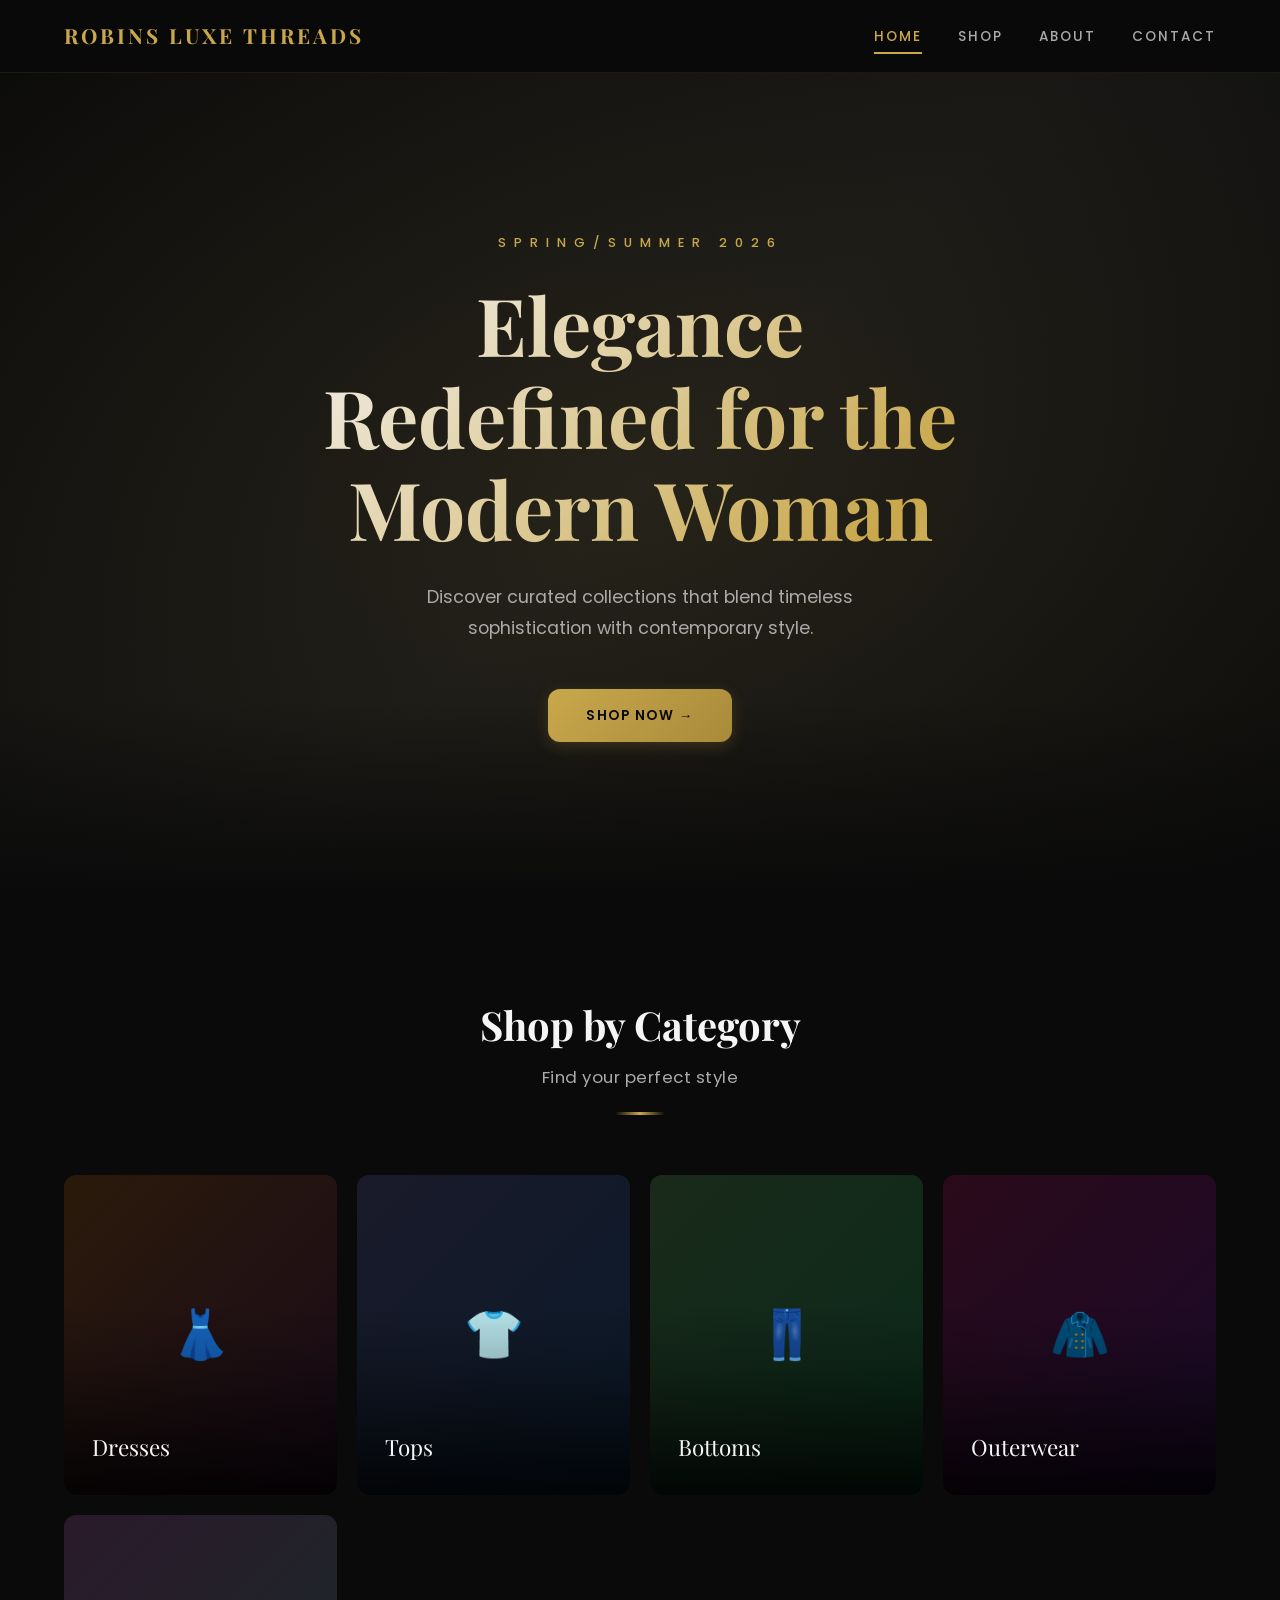
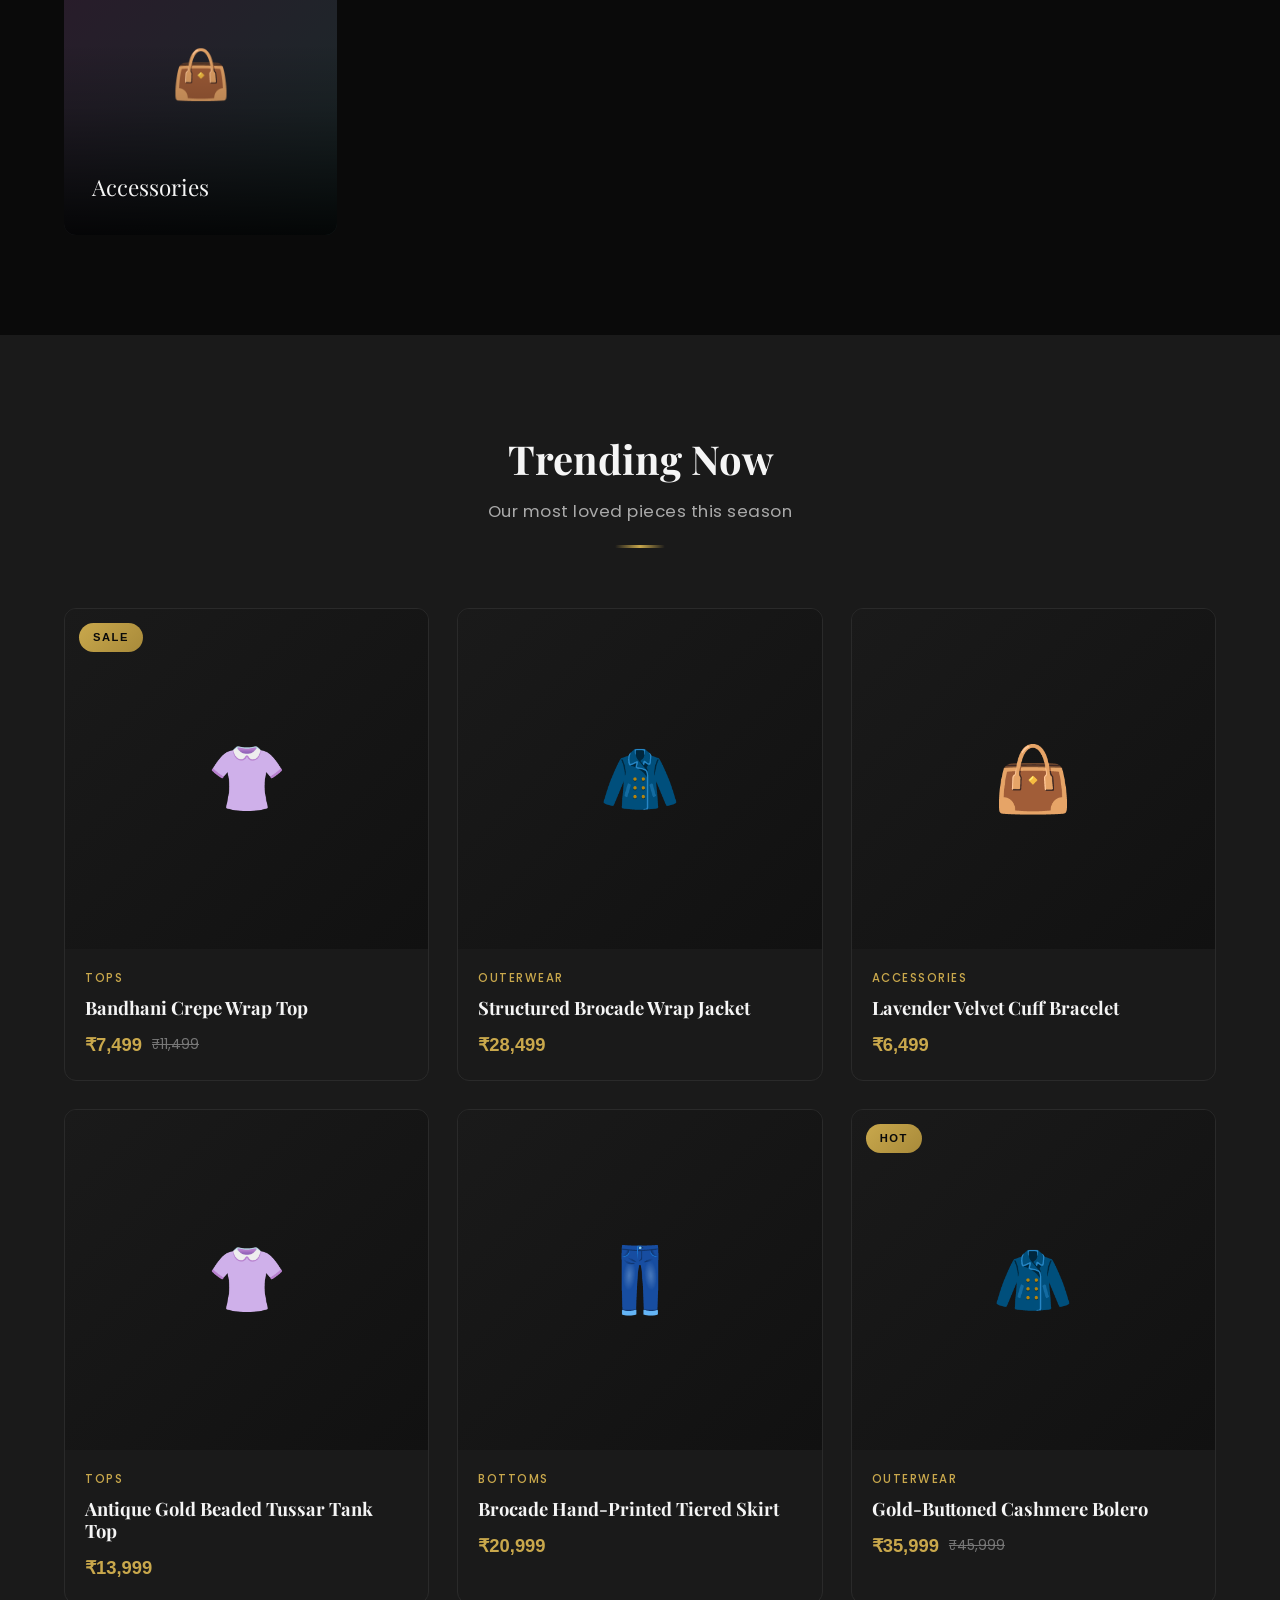
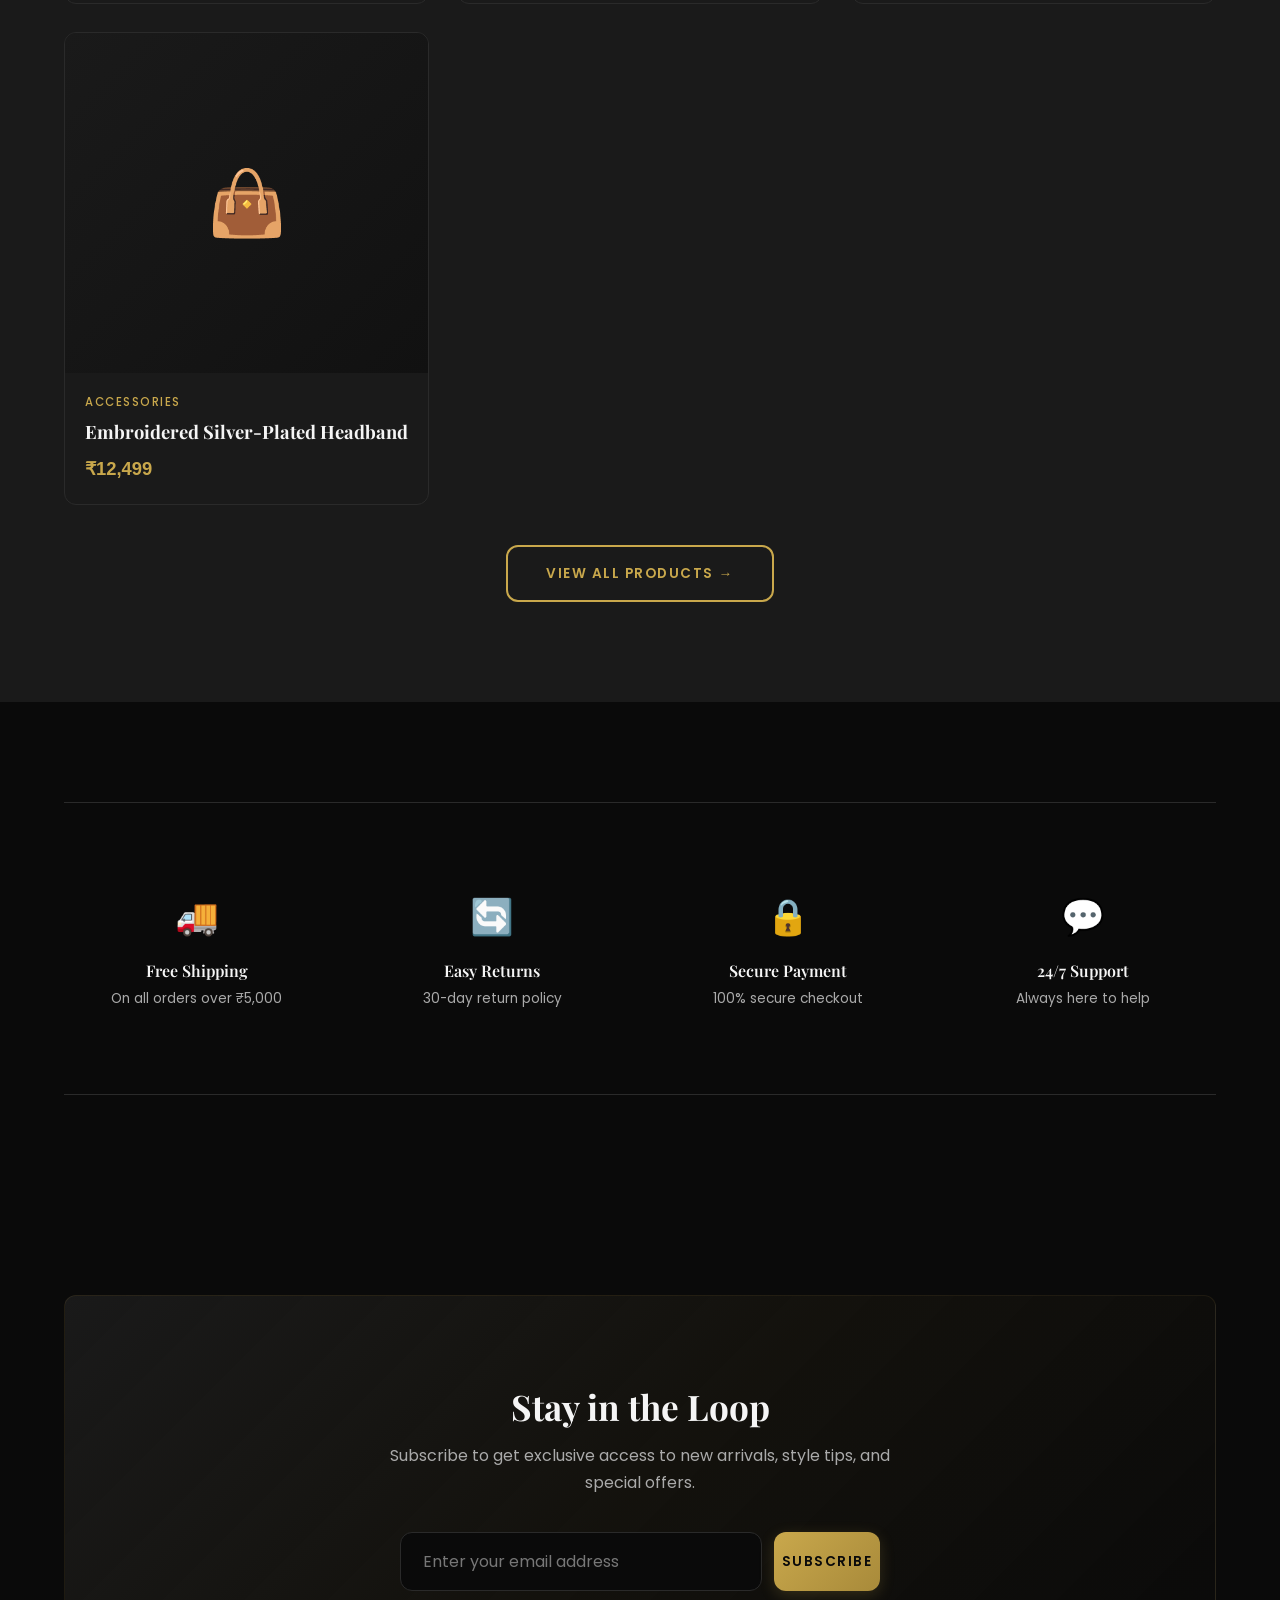
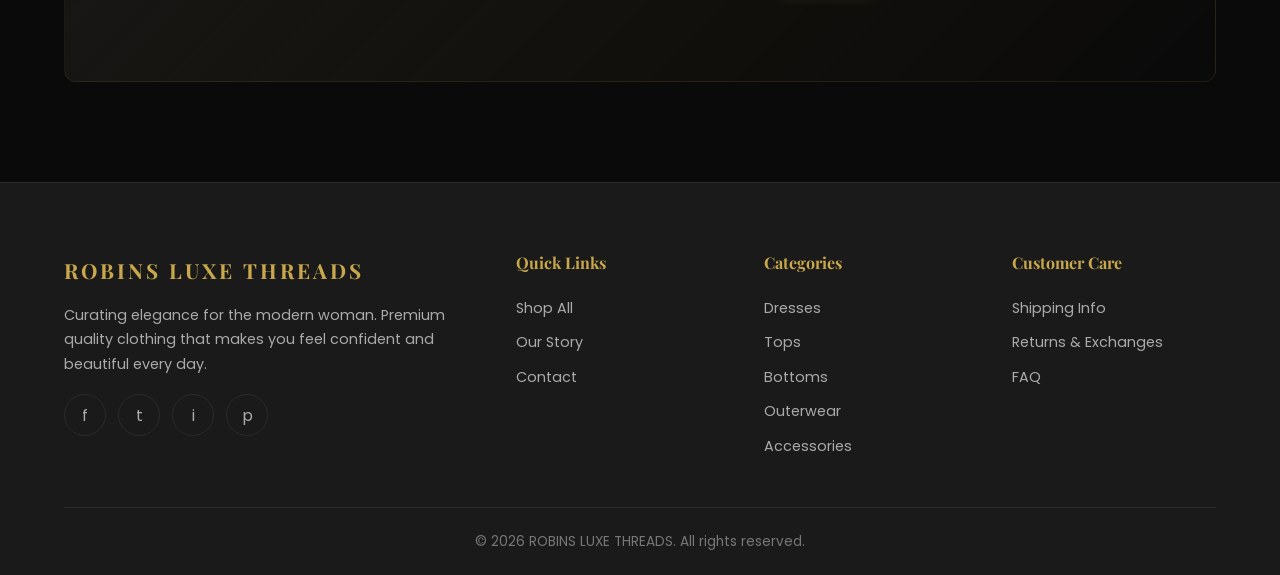
==== commit dfd7eab7: "Update index.html" ====
--- a/index.html
+++ b/index.html
@@ -12,13 +12,8 @@
   <!-- Navbar -->
   <nav class="navbar">
     <div class="container">
-      <a href="index.html" class="navbar__logo">ROBINS LUXE THREADS</a>
-      <ul class="navbar__links" id="navLinks">
-        <li><a href="index.html" class="active">Home</a></li>
-        <li><a href="shop.html">Shop</a></li>
-        <li><a href="about.html">About</a></li>
-        <li><a href="contact.html">Contact</a></li>
-      </ul>
+      <a href="index.html" class="navbar__logo"></a>
+      <ul class="navbar__links" id="navLinks"></ul>
       <div class="navbar__toggle" id="navToggle" onclick="toggleNav()">
         <span></span><span></span><span></span>
       </div>
@@ -31,7 +26,7 @@
       <p class="hero__subtitle" id="heroSubtitle"></p>
       <h1 class="hero__title" id="heroTitle"></h1>
       <p class="hero__desc" id="heroDesc"></p>
-      <a href="shop.html" class="btn btn--primary">Shop Now &#8594;</a>
+      <a href="shop.html" class="btn btn--primary" id="heroBtn"></a>
     </div>
   </section>
 
@@ -39,8 +34,8 @@
   <section class="section fade-in">
     <div class="container">
       <div class="section__header">
-        <h2 class="section__title">Shop by Category</h2>
-        <p class="section__subtitle">Find your perfect style</p>
+        <h2 class="section__title" id="catTitle"></h2>
+        <p class="section__subtitle" id="catSubtitle"></p>
         <div class="section__divider"></div>
       </div>
       <div class="categories stagger-children" id="homeCategories"></div>
@@ -51,13 +46,13 @@
   <section class="section fade-in" style="background: var(--bg-card);">
     <div class="container">
       <div class="section__header">
-        <h2 class="section__title" id="trendingTitle">Trending Now</h2>
-        <p class="section__subtitle" id="trendingSubtitle">Our most loved pieces this season</p>
+        <h2 class="section__title" id="trendingTitle"></h2>
+        <p class="section__subtitle" id="trendingSubtitle"></p>
         <div class="section__divider"></div>
       </div>
       <div class="products-grid" id="trendingProducts"></div>
       <div style="text-align:center;margin-top:40px;">
-        <a href="shop.html" class="btn btn--outline">View All Products &#8594;</a>
+        <a href="shop.html" class="btn btn--outline" id="viewAllBtn"></a>
       </div>
     </div>
   </section>
@@ -73,11 +68,11 @@
   <section class="section">
     <div class="container">
       <div class="newsletter scale-in">
-        <h2 class="newsletter__title">Stay in the Loop</h2>
-        <p class="newsletter__desc">Subscribe to get exclusive access to new arrivals, style tips, and special offers.</p>
+        <h2 class="newsletter__title" id="nlTitle"></h2>
+        <p class="newsletter__desc" id="nlDesc"></p>
         <form class="newsletter__form" onsubmit="submitNewsletter(event)">
-          <input type="email" class="newsletter__input" id="newsletterEmail" placeholder="Enter your email address" required>
-          <button type="submit" class="btn btn--primary" id="newsletterBtn">Subscribe</button>
+          <input type="email" class="newsletter__input" id="newsletterEmail" placeholder="" required>
+          <button type="submit" class="btn btn--primary" id="newsletterBtn"></button>
         </form>
       </div>
     </div>
@@ -88,22 +83,13 @@
     <div class="container">
       <div class="footer__grid">
         <div>
-          <a href="index.html" class="navbar__logo">ROBINS LUXE THREADS</a>
+          <a href="index.html" class="navbar__logo"></a>
           <p class="footer__brand-desc"></p>
-          <div class="footer__social">
-            <a href="#">f</a>
-            <a href="#">t</a>
-            <a href="#">i</a>
-            <a href="#">p</a>
-          </div>
+          <div class="footer__social" id="footerSocial"></div>
         </div>
         <div>
           <h4 class="footer__title">Quick Links</h4>
-          <div class="footer__links">
-            <a href="shop.html">Shop All</a>
-            <a href="about.html">Our Story</a>
-            <a href="contact.html">Contact</a>
-          </div>
+          <div class="footer__links" id="footerQuickLinks"></div>
         </div>
         <div>
           <h4 class="footer__title">Categories</h4>
@@ -111,11 +97,7 @@
         </div>
         <div>
           <h4 class="footer__title">Customer Care</h4>
-          <div class="footer__links">
-            <a href="#">Shipping Info</a>
-            <a href="#">Returns & Exchanges</a>
-            <a href="#">FAQ</a>
-          </div>
+          <div class="footer__links" id="footerCustomerCare"></div>
         </div>
       </div>
       <div class="footer__bottom"></div>
@@ -128,34 +110,36 @@
   <script>
     document.addEventListener('DOMContentLoaded', () => {
       loadSiteData().then(() => {
+        // Nav
+        renderNav();
+
         // Hero
-        document.getElementById('heroSubtitle').textContent = cfg('brand.heroSubtitle', 'New Collection 2027');
-        document.getElementById('heroTitle').textContent = cfg('brand.heroTitle', 'Elegance Redefined');
+        document.getElementById('heroSubtitle').textContent = cfg('brand.heroSubtitle', '');
+        document.getElementById('heroTitle').textContent = cfg('brand.heroTitle', '');
         document.getElementById('heroDesc').textContent = cfg('brand.heroDesc', '');
+        document.getElementById('heroBtn').textContent = cfg('ui.shopNowBtn', 'Shop Now →');
 
-        // Categories
+        // Categories section
+        document.getElementById('catTitle').textContent = cfg('ui.categorySection.title', 'Shop by Category');
+        document.getElementById('catSubtitle').textContent = cfg('ui.categorySection.subtitle', 'Find your perfect style');
         renderCategories('homeCategories');
 
         // Trending
         document.getElementById('trendingTitle').textContent = cfg('trending.title', 'Trending Now');
-        document.getElementById('trendingSubtitle').textContent = cfg('trending.subtitle', 'Our most loved pieces this season');
+        document.getElementById('trendingSubtitle').textContent = cfg('trending.subtitle', '');
+        document.getElementById('viewAllBtn').textContent = cfg('ui.viewAllBtn', 'View All Products →');
         const trendingCount = cfg('trending.count', 8) || 8;
         const trendingIds = cfg('trending.productIds', []);
         const mixCategories = cfg('trending.mixCategories', true);
-
         let trendingList;
         if (trendingIds && trendingIds.length > 0) {
-          // Show specific products by ID
           trendingList = trendingIds.map(id => products.find(p => p.id === id)).filter(Boolean);
         } else if (mixCategories) {
-          // Pick evenly from all categories
           const cats = cfg('categories', []).map(c => c.name);
           const perCat = Math.ceil(trendingCount / cats.length);
           trendingList = [];
           cats.forEach(cat => {
-            const catProducts = products.filter(p => p.category === cat);
-            // Shuffle and pick
-            const shuffled = catProducts.sort(() => 0.5 - Math.random());
+            const shuffled = products.filter(p => p.category === cat).sort(() => 0.5 - Math.random());
             trendingList.push(...shuffled.slice(0, perCat));
           });
           trendingList = trendingList.slice(0, trendingCount);
@@ -177,8 +161,14 @@
           `).join('');
         }
 
+        // Newsletter
+        document.getElementById('nlTitle').textContent = cfg('ui.newsletter.title', 'Stay in the Loop');
+        document.getElementById('nlDesc').textContent = cfg('ui.newsletter.desc', '');
+        document.getElementById('newsletterEmail').placeholder = cfg('ui.newsletter.placeholder', 'Enter your email');
+        document.getElementById('newsletterBtn').textContent = cfg('ui.newsletter.btn', 'Subscribe');
+
         // Footer
-        renderFooterCategories();
+        renderFooter();
         applyBranding();
       });
     });
